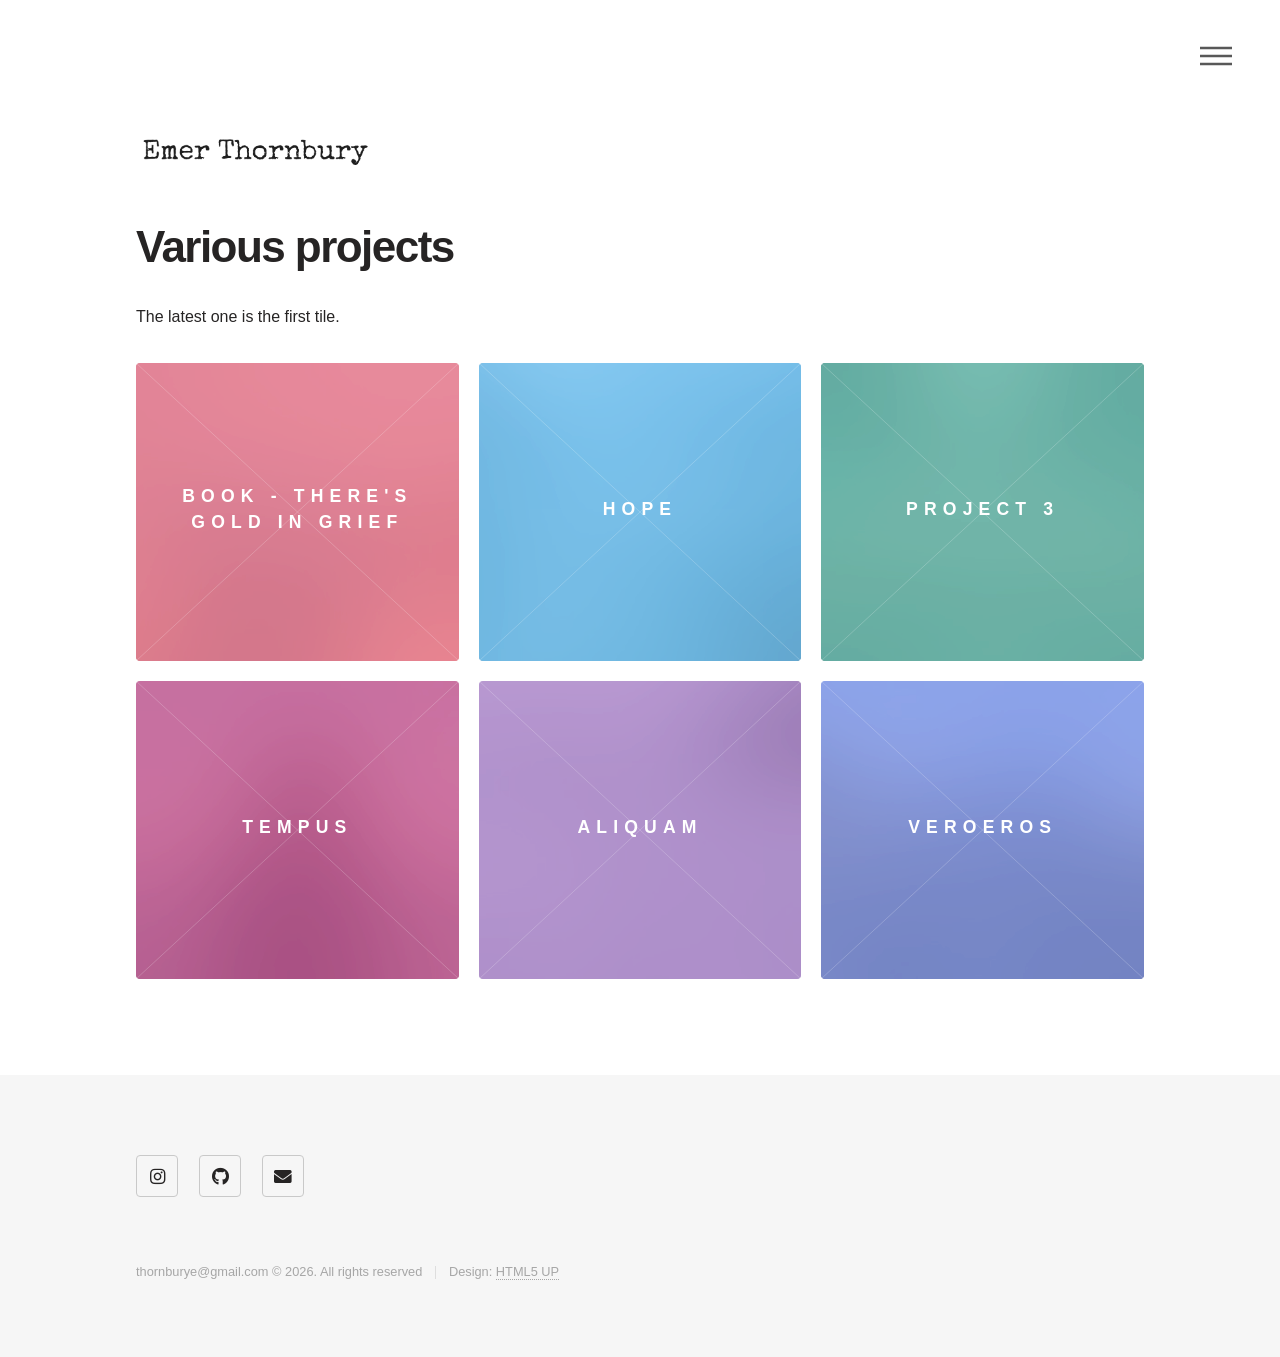
==== index.html @ 45485c36 "folders organised" ====
<!DOCTYPE HTML>
<!--
	Phantom by HTML5 UP
	html5up.net | @ajlkn
	Free for personal and commercial use under the CCA 3.0 license (html5up.net/license)
-->
<html>
	<head>
		<title>Emer Thornbury artist and educator personal website</title>
		<meta charset="utf-8" />
		<meta name="viewport" content="width=device-width, initial-scale=1, user-scalable=no" />
		<link rel="stylesheet" href="assets/css/main.css" />
		<noscript><link rel="stylesheet" href="assets/css/noscript.css" /></noscript>
	</head>
	<body class="is-preload">
		<!-- Wrapper -->
			<div id="wrapper">
				<!-- Header -->
				<header id="header">
					<div class="inner">
						<!-- Logo -->
						<a href="index.html" class="logo">
							<span class="symbol"><img src="images/logo.png" alt="Emer Thornbury" /></span>
						</a>
						<!-- Nav -->
						<nav>
							<ul>
								<li><a href="#menu">Menu</a></li>
							</ul>
						</nav>
					</div>
				</header>

				<!-- Menu -->
				<nav id="menu">
					<h2>Menu</h2>
					<ul>
						<li><a href="index.html">Home</a></li>
						<!--
						<li><a href="project1.html">Ipsum veroeros</a></li>
						<li><a href="project2.html">Tempus etiam</a></li>
						<li><a href="project3.html">Consequat dolor</a></li>
						-->
						<li><a href="about.html">About</a></li>
					</ul>
				</nav>

				<!-- Main -->
				<div id="main">
					<div class="inner">
						<header>
							<h1>Various projects </h1>
							<p>The latest one is the first tile.</p>
						</header>
						<section class="tiles">
							<article class="style1">
								<span class="image">
									<img src="images/pic01.jpg" alt="" />
								</span>
								<a href="project1.html">
									<h2>Book - There's Gold in Grief</h2>
									<div class="content">
										<p></p>
									</div>
								</a>
							</article>
							<article class="style2">
								<span class="image">
									<img src="images/pic02.jpg" alt="" />
								</span>
								<a href="project2.html">
									<h2>HOPE</h2>
									<div class="content">
										<p>Printed Textiles</p>
									</div>
								</a>
							</article>
							<article class="style3">
								<span class="image">
									<img src="images/pic03.jpg" alt="" />
								</span>
								<a href="project3.html">
									<h2>Project 3</h2>
									<div class="content">
										<p>Project 3</p>
									</div>
								</a>
							</article>
							<article class="style4">
								<span class="image">
									<img src="images/pic04.jpg" alt="" />
								</span>
								<a href="generic.html">
									<h2>Tempus</h2>
									<div class="content">
										<p>Sed nisl arcu euismod sit amet nisi lorem etiam dolor veroeros et feugiat.</p>
									</div>
								</a>
							</article>
							<article class="style5">
								<span class="image">
									<img src="images/pic05.jpg" alt="" />
								</span>
								<a href="generic.html">
									<h2>Aliquam</h2>
									<div class="content">
										<p>Sed nisl arcu euismod sit amet nisi lorem etiam dolor veroeros et feugiat.</p>
									</div>
								</a>
							</article>
							<article class="style6">
								<span class="image">
									<img src="images/pic06.jpg" alt="" />
								</span>
								<a href="generic.html">
									<h2>Veroeros</h2>
									<div class="content">
										<p>Sed nisl arcu euismod sit amet nisi lorem etiam dolor veroeros et feugiat.</p>
									</div>
								</a>
							</article>
							
						</section>
					</div>
				</div>

				<!-- Footer -->
				<footer id="footer">
					<div class="inner">						
						<section>
							<ul class="icons">
								<li><a href="https://www.instagram.com/emer.thornbury/" class="icon brands style2 fa-instagram" target="_blank"><span class="label">Instagram</span></a></li>
								<li><a href="https://github.com/ethornbury" class="icon brands style2 fa-github"  target="_blank"><span class="label">GitHub</span></a></li>
								<li><a href="mailto:thornburye@gmail.com" class="icon solid style2 fa-envelope"><span class="label">Email thornburye<!-- some -->@gmail.com</span></a></li>
								<!--
								<li><a href="#" class="icon solid style2 fa-phone"><span class="label">Phone</span></a></li>
								<li><a href="#" class="icon solid style2 fa-envelope"><span class="label">Email</span></a></li>
							-->
							</ul>
						</section>
						<ul class="copyright">
							<li><text x="50%" y="50%">thornburye@gmail.com</text> &copy; 2026. All rights reserved</li><li>Design: <a href="http://html5up.net">HTML5 UP</a></li>
					
						</ul>
					</div>
				</footer>

			</div>

		<!-- Scripts -->
		<script src="assets/js/jquery.min.js"></script>
		<script src="assets/js/browser.min.js"></script>
		<script src="assets/js/breakpoints.min.js"></script>
		<script src="assets/js/util.js"></script>
		<script src="assets/js/main.js"></script>

	</body>
</html>
---- assets/css/main.css ----
@import url(fontawesome-all.min.css);
/*
@import url("https://fonts.googleapis.com/css?family=Source+Sans+Pro:300,700,900");
*/
@import url('https://fonts.googleapis.com/css2?family=Source+Sans+3:ital,wght@0,200..900;1,200..900&family=Special+Elite&display=swap');
/*
	Phantom by HTML5 UP
	html5up.net | @ajlkn
	Free for personal and commercial use under the CCA 3.0 license (html5up.net/license)
*/

html, body, div, span, applet, object,
iframe, h1, h2, h3, h4, h5, h6, p, blockquote,
pre, a, abbr, acronym, address, big, cite,
code, del, dfn, em, img, ins, kbd, q, s, samp,
small, strike, strong, sub, sup, tt, var, b,
u, i, center, dl, dt, dd, ol, ul, li, fieldset,
form, label, legend, table, caption, tbody,
tfoot, thead, tr, th, td, article, aside,
canvas, details, embed, figure, figcaption,
footer, header, hgroup, menu, nav, output, ruby,
section, summary, time, mark, audio, video {
	margin: 0;
	padding: 0;
	border: 0;
	font-size: 100%;
	font: inherit;
	vertical-align: baseline;}

article, aside, details, figcaption, figure,
footer, header, hgroup, menu, nav, section {
	display: block;}

body {
	line-height: 1;
}

ol, ul {
	list-style: none;
}

blockquote, q {
	quotes: none;
}

	blockquote:before, blockquote:after, q:before, q:after {
		content: '';
		content: none;
	}

table {
	border-collapse: collapse;
	border-spacing: 0;
}

body {
	-webkit-text-size-adjust: none;
}

mark {
	background-color: transparent;
	color: inherit;
}

input::-moz-focus-inner {
	border: 0;
	padding: 0;
}

input, select, textarea {
	-moz-appearance: none;
	-webkit-appearance: none;
	-ms-appearance: none;
	appearance: none;
}

/* Basic */

	@-ms-viewport {
		width: device-width;
	}

	body {
		-ms-overflow-style: scrollbar;
	}

	@media screen and (max-width: 480px) {

		html, body {
			min-width: 320px;
		}

	}

	html {
		box-sizing: border-box;
	}

	*, *:before, *:after {
		box-sizing: inherit;
	}

	body {
		background: #ffffff;
	}

		body.is-preload *, body.is-preload *:before, body.is-preload *:after {
			-moz-animation: none !important;
			-webkit-animation: none !important;
			-ms-animation: none !important;
			animation: none !important;
			-moz-transition: none !important;
			-webkit-transition: none !important;
			-ms-transition: none !important;
			transition: none !important;
		}

/* Type */

	body, input, select, textarea {
		color: #262424; /*ET*/
		font-family: "Source Sans Pro", Helvetica, sans-serif;
		font-size: 16pt;
		font-weight: 300;
		line-height: 1.75;
	}

		@media screen and (max-width: 1680px) {

			body, input, select, textarea {
				font-size: 14pt;
			}

		}

		@media screen and (max-width: 1280px) {

			body, input, select, textarea {
				font-size: 12pt;
			}

		}

	a {
		-moz-transition: border-bottom-color 0.2s ease, color 0.2s ease;
		-webkit-transition: border-bottom-color 0.2s ease, color 0.2s ease;
		-ms-transition: border-bottom-color 0.2s ease, color 0.2s ease;
		transition: border-bottom-color 0.2s ease, color 0.2s ease;
		text-decoration: none;
		color: #585858;
		border-bottom: dotted 1px rgba(88, 88, 88, 0.5);
	}

		a:hover {
			border-bottom-color: transparent;
			color: #f2849e !important;
		}

	strong, b {
		font-weight: 900;
	}

	em, i {
		font-style: italic;
	}

	p {
		margin: 0 0 2em 0;
	}

	h1 {
		font-size: 2.75em;
		font-weight: 700;
		line-height: 1.3;
		margin: 0 0 1em 0;
		letter-spacing: -0.035em;
	}

		h1 a {
			color: inherit;
		}

		@media screen and (max-width: 736px) {

			h1 {
				font-size: 2em;
				margin: 0 0 1em 0;
			}

		}

		@media screen and (max-width: 360px) {

			h1 {
				font-size: 1.75em;
			}

		}

	h2, h3, h4, h5, h6 {
		font-weight: 900;
		line-height: 1.5;
		margin: 0 0 2em 0;
		text-transform: uppercase;
		letter-spacing: 0.35em;
	}

		h2 a, h3 a, h4 a, h5 a, h6 a {
			color: inherit;
		}

	h2 {
		font-size: 1.1em;
	}

	h3 {
		font-size: 1em;
	}

	h4 {
		font-size: 0.8em;
	}

	h5 {
		font-size: 0.8em;
	}

	h6 {
		font-size: 0.8em;
	}

	@media screen and (max-width: 980px) {

		h1 br, h2 br, h3 br, h4 br, h5 br, h6 br {
			display: none;
		}

	}

	@media screen and (max-width: 736px) {

		h2 {
			font-size: 1em;
		}

		h3 {
			font-size: 0.8em;
		}

	}

	sub {
		font-size: 0.8em;
		position: relative;
		top: 0.5em;
	}

	sup {
		font-size: 0.8em;
		position: relative;
		top: -0.5em;
	}

	blockquote {
		border-left: solid 4px #c9c9c9;
		font-style: italic;
		margin: 0 0 2em 0;
		padding: 0.5em 0 0.5em 2em;
	}

	code {
		background: rgba(144, 144, 144, 0.075);
		border-radius: 4px;
		border: solid 1px #c9c9c9;
		font-family: "Courier New", monospace;
		font-size: 0.9em;
		margin: 0 0.25em;
		padding: 0.25em 0.65em;
	}

	pre {
		-webkit-overflow-scrolling: touch;
		font-family: "Courier New", monospace;
		font-size: 0.9em;
		margin: 0 0 2em 0;
	}

		pre code {
			display: block;
			line-height: 1.75;
			padding: 1em 1.5em;
			overflow-x: auto;
		}

	hr {
		border: 0;
		border-bottom: solid 1px #c9c9c9;
		margin: 2em 0;
	}

		hr.major {
			margin: 3em 0;
		}

	.align-left {
		text-align: left;
	}

	.align-center {
		text-align: center;
	}

	.align-right {
		text-align: right;
	}

/* Row */

	.row {
		display: flex;
		flex-wrap: wrap;
		box-sizing: border-box;
		align-items: stretch;
	}

		.row > * {
			box-sizing: border-box;
		}

		.row.gtr-uniform > * > :last-child {
			margin-bottom: 0;
		}

		.row.aln-left {
			justify-content: flex-start;
		}

		.row.aln-center {
			justify-content: center;
		}

		.row.aln-right {
			justify-content: flex-end;
		}

		.row.aln-top {
			align-items: flex-start;
		}

		.row.aln-middle {
			align-items: center;
		}

		.row.aln-bottom {
			align-items: flex-end;
		}

		.row > .imp {
			order: -1;
		}

		.row > .col-1 {
			width: 8.33333%;
		}

		.row > .off-1 {
			margin-left: 8.33333%;
		}

		.row > .col-2 {
			width: 16.66667%;
		}

		.row > .off-2 {
			margin-left: 16.66667%;
		}

		.row > .col-3 {
			width: 25%;
		}

		.row > .off-3 {
			margin-left: 25%;
		}

		.row > .col-4 {
			width: 33.33333%;
		}

		.row > .off-4 {
			margin-left: 33.33333%;
		}

		.row > .col-5 {
			width: 41.66667%;
		}

		.row > .off-5 {
			margin-left: 41.66667%;
		}

		.row > .col-6 {
			width: 50%;
		}

		.row > .off-6 {
			margin-left: 50%;
		}

		.row > .col-7 {
			width: 58.33333%;
		}

		.row > .off-7 {
			margin-left: 58.33333%;
		}

		.row > .col-8 {
			width: 66.66667%;
		}

		.row > .off-8 {
			margin-left: 66.66667%;
		}

		.row > .col-9 {
			width: 75%;
		}

		.row > .off-9 {
			margin-left: 75%;
		}

		.row > .col-10 {
			width: 83.33333%;
		}

		.row > .off-10 {
			margin-left: 83.33333%;
		}

		.row > .col-11 {
			width: 91.66667%;
		}

		.row > .off-11 {
			margin-left: 91.66667%;
		}

		.row > .col-12 {
			width: 100%;
		}

		.row > .off-12 {
			margin-left: 100%;
		}

		.row.gtr-0 {
			margin-top: 0;
			margin-left: 0em;
		}

			.row.gtr-0 > * {
				padding: 0 0 0 0em;
			}

			.row.gtr-0.gtr-uniform {
				margin-top: 0em;
			}

				.row.gtr-0.gtr-uniform > * {
					padding-top: 0em;
				}

		.row.gtr-25 {
			margin-top: 0;
			margin-left: -0.5em;
		}

			.row.gtr-25 > * {
				padding: 0 0 0 0.5em;
			}

			.row.gtr-25.gtr-uniform {
				margin-top: -0.5em;
			}

				.row.gtr-25.gtr-uniform > * {
					padding-top: 0.5em;
				}

		.row.gtr-50 {
			margin-top: 0;
			margin-left: -1em;
		}

			.row.gtr-50 > * {
				padding: 0 0 0 1em;
			}

			.row.gtr-50.gtr-uniform {
				margin-top: -1em;
			}

				.row.gtr-50.gtr-uniform > * {
					padding-top: 1em;
				}

		.row {
			margin-top: 0;
			margin-left: -2em;
		}

			.row > * {
				padding: 0 0 0 2em;
			}

			.row.gtr-uniform {
				margin-top: -2em;
			}

				.row.gtr-uniform > * {
					padding-top: 2em;
				}

		.row.gtr-150 {
			margin-top: 0;
			margin-left: -3em;
		}

			.row.gtr-150 > * {
				padding: 0 0 0 3em;
			}

			.row.gtr-150.gtr-uniform {
				margin-top: -3em;
			}

				.row.gtr-150.gtr-uniform > * {
					padding-top: 3em;
				}

		.row.gtr-200 {
			margin-top: 0;
			margin-left: -4em;
		}

			.row.gtr-200 > * {
				padding: 0 0 0 4em;
			}

			.row.gtr-200.gtr-uniform {
				margin-top: -4em;
			}

				.row.gtr-200.gtr-uniform > * {
					padding-top: 4em;
				}

		@media screen and (max-width: 1680px) {

			.row {
				display: flex;
				flex-wrap: wrap;
				box-sizing: border-box;
				align-items: stretch;
			}

				.row > * {
					box-sizing: border-box;
				}

				.row.gtr-uniform > * > :last-child {
					margin-bottom: 0;
				}

				.row.aln-left {
					justify-content: flex-start;
				}

				.row.aln-center {
					justify-content: center;
				}

				.row.aln-right {
					justify-content: flex-end;
				}

				.row.aln-top {
					align-items: flex-start;
				}

				.row.aln-middle {
					align-items: center;
				}

				.row.aln-bottom {
					align-items: flex-end;
				}

				.row > .imp-xlarge {
					order: -1;
				}

				.row > .col-1-xlarge {
					width: 8.33333%;
				}

				.row > .off-1-xlarge {
					margin-left: 8.33333%;
				}

				.row > .col-2-xlarge {
					width: 16.66667%;
				}

				.row > .off-2-xlarge {
					margin-left: 16.66667%;
				}

				.row > .col-3-xlarge {
					width: 25%;
				}

				.row > .off-3-xlarge {
					margin-left: 25%;
				}

				.row > .col-4-xlarge {
					width: 33.33333%;
				}

				.row > .off-4-xlarge {
					margin-left: 33.33333%;
				}

				.row > .col-5-xlarge {
					width: 41.66667%;
				}

				.row > .off-5-xlarge {
					margin-left: 41.66667%;
				}

				.row > .col-6-xlarge {
					width: 50%;
				}

				.row > .off-6-xlarge {
					margin-left: 50%;
				}

				.row > .col-7-xlarge {
					width: 58.33333%;
				}

				.row > .off-7-xlarge {
					margin-left: 58.33333%;
				}

				.row > .col-8-xlarge {
					width: 66.66667%;
				}

				.row > .off-8-xlarge {
					margin-left: 66.66667%;
				}

				.row > .col-9-xlarge {
					width: 75%;
				}

				.row > .off-9-xlarge {
					margin-left: 75%;
				}

				.row > .col-10-xlarge {
					width: 83.33333%;
				}

				.row > .off-10-xlarge {
					margin-left: 83.33333%;
				}

				.row > .col-11-xlarge {
					width: 91.66667%;
				}

				.row > .off-11-xlarge {
					margin-left: 91.66667%;
				}

				.row > .col-12-xlarge {
					width: 100%;
				}

				.row > .off-12-xlarge {
					margin-left: 100%;
				}

				.row.gtr-0 {
					margin-top: 0;
					margin-left: 0em;
				}

					.row.gtr-0 > * {
						padding: 0 0 0 0em;
					}

					.row.gtr-0.gtr-uniform {
						margin-top: 0em;
					}

						.row.gtr-0.gtr-uniform > * {
							padding-top: 0em;
						}

				.row.gtr-25 {
					margin-top: 0;
					margin-left: -0.5em;
				}

					.row.gtr-25 > * {
						padding: 0 0 0 0.5em;
					}

					.row.gtr-25.gtr-uniform {
						margin-top: -0.5em;
					}

						.row.gtr-25.gtr-uniform > * {
							padding-top: 0.5em;
						}

				.row.gtr-50 {
					margin-top: 0;
					margin-left: -1em;
				}

					.row.gtr-50 > * {
						padding: 0 0 0 1em;
					}

					.row.gtr-50.gtr-uniform {
						margin-top: -1em;
					}

						.row.gtr-50.gtr-uniform > * {
							padding-top: 1em;
						}

				.row {
					margin-top: 0;
					margin-left: -2em;
				}

					.row > * {
						padding: 0 0 0 2em;
					}

					.row.gtr-uniform {
						margin-top: -2em;
					}

						.row.gtr-uniform > * {
							padding-top: 2em;
						}

				.row.gtr-150 {
					margin-top: 0;
					margin-left: -3em;
				}

					.row.gtr-150 > * {
						padding: 0 0 0 3em;
					}

					.row.gtr-150.gtr-uniform {
						margin-top: -3em;
					}

						.row.gtr-150.gtr-uniform > * {
							padding-top: 3em;
						}

				.row.gtr-200 {
					margin-top: 0;
					margin-left: -4em;
				}

					.row.gtr-200 > * {
						padding: 0 0 0 4em;
					}

					.row.gtr-200.gtr-uniform {
						margin-top: -4em;
					}

						.row.gtr-200.gtr-uniform > * {
							padding-top: 4em;
						}

		}

		@media screen and (max-width: 1280px) {

			.row {
				display: flex;
				flex-wrap: wrap;
				box-sizing: border-box;
				align-items: stretch;
			}

				.row > * {
					box-sizing: border-box;
				}

				.row.gtr-uniform > * > :last-child {
					margin-bottom: 0;
				}

				.row.aln-left {
					justify-content: flex-start;
				}

				.row.aln-center {
					justify-content: center;
				}

				.row.aln-right {
					justify-content: flex-end;
				}

				.row.aln-top {
					align-items: flex-start;
				}

				.row.aln-middle {
					align-items: center;
				}

				.row.aln-bottom {
					align-items: flex-end;
				}

				.row > .imp-large {
					order: -1;
				}

				.row > .col-1-large {
					width: 8.33333%;
				}

				.row > .off-1-large {
					margin-left: 8.33333%;
				}

				.row > .col-2-large {
					width: 16.66667%;
				}

				.row > .off-2-large {
					margin-left: 16.66667%;
				}

				.row > .col-3-large {
					width: 25%;
				}

				.row > .off-3-large {
					margin-left: 25%;
				}

				.row > .col-4-large {
					width: 33.33333%;
				}

				.row > .off-4-large {
					margin-left: 33.33333%;
				}

				.row > .col-5-large {
					width: 41.66667%;
				}

				.row > .off-5-large {
					margin-left: 41.66667%;
				}

				.row > .col-6-large {
					width: 50%;
				}

				.row > .off-6-large {
					margin-left: 50%;
				}

				.row > .col-7-large {
					width: 58.33333%;
				}

				.row > .off-7-large {
					margin-left: 58.33333%;
				}

				.row > .col-8-large {
					width: 66.66667%;
				}

				.row > .off-8-large {
					margin-left: 66.66667%;
				}

				.row > .col-9-large {
					width: 75%;
				}

				.row > .off-9-large {
					margin-left: 75%;
				}

				.row > .col-10-large {
					width: 83.33333%;
				}

				.row > .off-10-large {
					margin-left: 83.33333%;
				}

				.row > .col-11-large {
					width: 91.66667%;
				}

				.row > .off-11-large {
					margin-left: 91.66667%;
				}

				.row > .col-12-large {
					width: 100%;
				}

				.row > .off-12-large {
					margin-left: 100%;
				}

				.row.gtr-0 {
					margin-top: 0;
					margin-left: 0em;
				}

					.row.gtr-0 > * {
						padding: 0 0 0 0em;
					}

					.row.gtr-0.gtr-uniform {
						margin-top: 0em;
					}

						.row.gtr-0.gtr-uniform > * {
							padding-top: 0em;
						}

				.row.gtr-25 {
					margin-top: 0;
					margin-left: -0.5em;
				}

					.row.gtr-25 > * {
						padding: 0 0 0 0.5em;
					}

					.row.gtr-25.gtr-uniform {
						margin-top: -0.5em;
					}

						.row.gtr-25.gtr-uniform > * {
							padding-top: 0.5em;
						}

				.row.gtr-50 {
					margin-top: 0;
					margin-left: -1em;
				}

					.row.gtr-50 > * {
						padding: 0 0 0 1em;
					}

					.row.gtr-50.gtr-uniform {
						margin-top: -1em;
					}

						.row.gtr-50.gtr-uniform > * {
							padding-top: 1em;
						}

				.row {
					margin-top: 0;
					margin-left: -2em;
				}

					.row > * {
						padding: 0 0 0 2em;
					}

					.row.gtr-uniform {
						margin-top: -2em;
					}

						.row.gtr-uniform > * {
							padding-top: 2em;
						}

				.row.gtr-150 {
					margin-top: 0;
					margin-left: -3em;
				}

					.row.gtr-150 > * {
						padding: 0 0 0 3em;
					}

					.row.gtr-150.gtr-uniform {
						margin-top: -3em;
					}

						.row.gtr-150.gtr-uniform > * {
							padding-top: 3em;
						}

				.row.gtr-200 {
					margin-top: 0;
					margin-left: -4em;
				}

					.row.gtr-200 > * {
						padding: 0 0 0 4em;
					}

					.row.gtr-200.gtr-uniform {
						margin-top: -4em;
					}

						.row.gtr-200.gtr-uniform > * {
							padding-top: 4em;
						}

		}

		@media screen and (max-width: 980px) {

			.row {
				display: flex;
				flex-wrap: wrap;
				box-sizing: border-box;
				align-items: stretch;
			}

				.row > * {
					box-sizing: border-box;
				}

				.row.gtr-uniform > * > :last-child {
					margin-bottom: 0;
				}

				.row.aln-left {
					justify-content: flex-start;
				}

				.row.aln-center {
					justify-content: center;
				}

				.row.aln-right {
					justify-content: flex-end;
				}

				.row.aln-top {
					align-items: flex-start;
				}

				.row.aln-middle {
					align-items: center;
				}

				.row.aln-bottom {
					align-items: flex-end;
				}

				.row > .imp-medium {
					order: -1;
				}

				.row > .col-1-medium {
					width: 8.33333%;
				}

				.row > .off-1-medium {
					margin-left: 8.33333%;
				}

				.row > .col-2-medium {
					width: 16.66667%;
				}

				.row > .off-2-medium {
					margin-left: 16.66667%;
				}

				.row > .col-3-medium {
					width: 25%;
				}

				.row > .off-3-medium {
					margin-left: 25%;
				}

				.row > .col-4-medium {
					width: 33.33333%;
				}

				.row > .off-4-medium {
					margin-left: 33.33333%;
				}

				.row > .col-5-medium {
					width: 41.66667%;
				}

				.row > .off-5-medium {
					margin-left: 41.66667%;
				}

				.row > .col-6-medium {
					width: 50%;
				}

				.row > .off-6-medium {
					margin-left: 50%;
				}

				.row > .col-7-medium {
					width: 58.33333%;
				}

				.row > .off-7-medium {
					margin-left: 58.33333%;
				}

				.row > .col-8-medium {
					width: 66.66667%;
				}

				.row > .off-8-medium {
					margin-left: 66.66667%;
				}

				.row > .col-9-medium {
					width: 75%;
				}

				.row > .off-9-medium {
					margin-left: 75%;
				}

				.row > .col-10-medium {
					width: 83.33333%;
				}

				.row > .off-10-medium {
					margin-left: 83.33333%;
				}

				.row > .col-11-medium {
					width: 91.66667%;
				}

				.row > .off-11-medium {
					margin-left: 91.66667%;
				}

				.row > .col-12-medium {
					width: 100%;
				}

				.row > .off-12-medium {
					margin-left: 100%;
				}

				.row.gtr-0 {
					margin-top: 0;
					margin-left: 0em;
				}

					.row.gtr-0 > * {
						padding: 0 0 0 0em;
					}

					.row.gtr-0.gtr-uniform {
						margin-top: 0em;
					}

						.row.gtr-0.gtr-uniform > * {
							padding-top: 0em;
						}

				.row.gtr-25 {
					margin-top: 0;
					margin-left: -0.375em;
				}

					.row.gtr-25 > * {
						padding: 0 0 0 0.375em;
					}

					.row.gtr-25.gtr-uniform {
						margin-top: -0.375em;
					}

						.row.gtr-25.gtr-uniform > * {
							padding-top: 0.375em;
						}

				.row.gtr-50 {
					margin-top: 0;
					margin-left: -0.75em;
				}

					.row.gtr-50 > * {
						padding: 0 0 0 0.75em;
					}

					.row.gtr-50.gtr-uniform {
						margin-top: -0.75em;
					}

						.row.gtr-50.gtr-uniform > * {
							padding-top: 0.75em;
						}

				.row {
					margin-top: 0;
					margin-left: -1.5em;
				}

					.row > * {
						padding: 0 0 0 1.5em;
					}

					.row.gtr-uniform {
						margin-top: -1.5em;
					}

						.row.gtr-uniform > * {
							padding-top: 1.5em;
						}

				.row.gtr-150 {
					margin-top: 0;
					margin-left: -2.25em;
				}

					.row.gtr-150 > * {
						padding: 0 0 0 2.25em;
					}

					.row.gtr-150.gtr-uniform {
						margin-top: -2.25em;
					}

						.row.gtr-150.gtr-uniform > * {
							padding-top: 2.25em;
						}

				.row.gtr-200 {
					margin-top: 0;
					margin-left: -3em;
				}

					.row.gtr-200 > * {
						padding: 0 0 0 3em;
					}

					.row.gtr-200.gtr-uniform {
						margin-top: -3em;
					}

						.row.gtr-200.gtr-uniform > * {
							padding-top: 3em;
						}

		}

		@media screen and (max-width: 736px) {

			.row {
				display: flex;
				flex-wrap: wrap;
				box-sizing: border-box;
				align-items: stretch;
			}

				.row > * {
					box-sizing: border-box;
				}

				.row.gtr-uniform > * > :last-child {
					margin-bottom: 0;
				}

				.row.aln-left {
					justify-content: flex-start;
				}

				.row.aln-center {
					justify-content: center;
				}

				.row.aln-right {
					justify-content: flex-end;
				}

				.row.aln-top {
					align-items: flex-start;
				}

				.row.aln-middle {
					align-items: center;
				}

				.row.aln-bottom {
					align-items: flex-end;
				}

				.row > .imp-small {
					order: -1;
				}

				.row > .col-1-small {
					width: 8.33333%;
				}

				.row > .off-1-small {
					margin-left: 8.33333%;
				}

				.row > .col-2-small {
					width: 16.66667%;
				}

				.row > .off-2-small {
					margin-left: 16.66667%;
				}

				.row > .col-3-small {
					width: 25%;
				}

				.row > .off-3-small {
					margin-left: 25%;
				}

				.row > .col-4-small {
					width: 33.33333%;
				}

				.row > .off-4-small {
					margin-left: 33.33333%;
				}

				.row > .col-5-small {
					width: 41.66667%;
				}

				.row > .off-5-small {
					margin-left: 41.66667%;
				}

				.row > .col-6-small {
					width: 50%;
				}

				.row > .off-6-small {
					margin-left: 50%;
				}

				.row > .col-7-small {
					width: 58.33333%;
				}

				.row > .off-7-small {
					margin-left: 58.33333%;
				}

				.row > .col-8-small {
					width: 66.66667%;
				}

				.row > .off-8-small {
					margin-left: 66.66667%;
				}

				.row > .col-9-small {
					width: 75%;
				}

				.row > .off-9-small {
					margin-left: 75%;
				}

				.row > .col-10-small {
					width: 83.33333%;
				}

				.row > .off-10-small {
					margin-left: 83.33333%;
				}

				.row > .col-11-small {
					width: 91.66667%;
				}

				.row > .off-11-small {
					margin-left: 91.66667%;
				}

				.row > .col-12-small {
					width: 100%;
				}

				.row > .off-12-small {
					margin-left: 100%;
				}

				.row.gtr-0 {
					margin-top: 0;
					margin-left: 0em;
				}

					.row.gtr-0 > * {
						padding: 0 0 0 0em;
					}

					.row.gtr-0.gtr-uniform {
						margin-top: 0em;
					}

						.row.gtr-0.gtr-uniform > * {
							padding-top: 0em;
						}

				.row.gtr-25 {
					margin-top: 0;
					margin-left: -0.25em;
				}

					.row.gtr-25 > * {
						padding: 0 0 0 0.25em;
					}

					.row.gtr-25.gtr-uniform {
						margin-top: -0.25em;
					}

						.row.gtr-25.gtr-uniform > * {
							padding-top: 0.25em;
						}

				.row.gtr-50 {
					margin-top: 0;
					margin-left: -0.5em;
				}

					.row.gtr-50 > * {
						padding: 0 0 0 0.5em;
					}

					.row.gtr-50.gtr-uniform {
						margin-top: -0.5em;
					}

						.row.gtr-50.gtr-uniform > * {
							padding-top: 0.5em;
						}

				.row {
					margin-top: 0;
					margin-left: -1em;
				}

					.row > * {
						padding: 0 0 0 1em;
					}

					.row.gtr-uniform {
						margin-top: -1em;
					}

						.row.gtr-uniform > * {
							padding-top: 1em;
						}

				.row.gtr-150 {
					margin-top: 0;
					margin-left: -1.5em;
				}

					.row.gtr-150 > * {
						padding: 0 0 0 1.5em;
					}

					.row.gtr-150.gtr-uniform {
						margin-top: -1.5em;
					}

						.row.gtr-150.gtr-uniform > * {
							padding-top: 1.5em;
						}

				.row.gtr-200 {
					margin-top: 0;
					margin-left: -2em;
				}

					.row.gtr-200 > * {
						padding: 0 0 0 2em;
					}

					.row.gtr-200.gtr-uniform {
						margin-top: -2em;
					}

						.row.gtr-200.gtr-uniform > * {
							padding-top: 2em;
						}

		}

		@media screen and (max-width: 480px) {

			.row {
				display: flex;
				flex-wrap: wrap;
				box-sizing: border-box;
				align-items: stretch;
			}

				.row > * {
					box-sizing: border-box;
				}

				.row.gtr-uniform > * > :last-child {
					margin-bottom: 0;
				}

				.row.aln-left {
					justify-content: flex-start;
				}

				.row.aln-center {
					justify-content: center;
				}

				.row.aln-right {
					justify-content: flex-end;
				}

				.row.aln-top {
					align-items: flex-start;
				}

				.row.aln-middle {
					align-items: center;
				}

				.row.aln-bottom {
					align-items: flex-end;
				}

				.row > .imp-xsmall {
					order: -1;
				}

				.row > .col-1-xsmall {
					width: 8.33333%;
				}

				.row > .off-1-xsmall {
					margin-left: 8.33333%;
				}

				.row > .col-2-xsmall {
					width: 16.66667%;
				}

				.row > .off-2-xsmall {
					margin-left: 16.66667%;
				}

				.row > .col-3-xsmall {
					width: 25%;
				}

				.row > .off-3-xsmall {
					margin-left: 25%;
				}

				.row > .col-4-xsmall {
					width: 33.33333%;
				}

				.row > .off-4-xsmall {
					margin-left: 33.33333%;
				}

				.row > .col-5-xsmall {
					width: 41.66667%;
				}

				.row > .off-5-xsmall {
					margin-left: 41.66667%;
				}

				.row > .col-6-xsmall {
					width: 50%;
				}

				.row > .off-6-xsmall {
					margin-left: 50%;
				}

				.row > .col-7-xsmall {
					width: 58.33333%;
				}

				.row > .off-7-xsmall {
					margin-left: 58.33333%;
				}

				.row > .col-8-xsmall {
					width: 66.66667%;
				}

				.row > .off-8-xsmall {
					margin-left: 66.66667%;
				}

				.row > .col-9-xsmall {
					width: 75%;
				}

				.row > .off-9-xsmall {
					margin-left: 75%;
				}

				.row > .col-10-xsmall {
					width: 83.33333%;
				}

				.row > .off-10-xsmall {
					margin-left: 83.33333%;
				}

				.row > .col-11-xsmall {
					width: 91.66667%;
				}

				.row > .off-11-xsmall {
					margin-left: 91.66667%;
				}

				.row > .col-12-xsmall {
					width: 100%;
				}

				.row > .off-12-xsmall {
					margin-left: 100%;
				}

				.row.gtr-0 {
					margin-top: 0;
					margin-left: 0em;
				}

					.row.gtr-0 > * {
						padding: 0 0 0 0em;
					}

					.row.gtr-0.gtr-uniform {
						margin-top: 0em;
					}

						.row.gtr-0.gtr-uniform > * {
							padding-top: 0em;
						}

				.row.gtr-25 {
					margin-top: 0;
					margin-left: -0.25em;
				}

					.row.gtr-25 > * {
						padding: 0 0 0 0.25em;
					}

					.row.gtr-25.gtr-uniform {
						margin-top: -0.25em;
					}

						.row.gtr-25.gtr-uniform > * {
							padding-top: 0.25em;
						}

				.row.gtr-50 {
					margin-top: 0;
					margin-left: -0.5em;
				}

					.row.gtr-50 > * {
						padding: 0 0 0 0.5em;
					}

					.row.gtr-50.gtr-uniform {
						margin-top: -0.5em;
					}

						.row.gtr-50.gtr-uniform > * {
							padding-top: 0.5em;
						}

				.row {
					margin-top: 0;
					margin-left: -1em;
				}

					.row > * {
						padding: 0 0 0 1em;
					}

					.row.gtr-uniform {
						margin-top: -1em;
					}

						.row.gtr-uniform > * {
							padding-top: 1em;
						}

				.row.gtr-150 {
					margin-top: 0;
					margin-left: -1.5em;
				}

					.row.gtr-150 > * {
						padding: 0 0 0 1.5em;
					}

					.row.gtr-150.gtr-uniform {
						margin-top: -1.5em;
					}

						.row.gtr-150.gtr-uniform > * {
							padding-top: 1.5em;
						}

				.row.gtr-200 {
					margin-top: 0;
					margin-left: -2em;
				}

					.row.gtr-200 > * {
						padding: 0 0 0 2em;
					}

					.row.gtr-200.gtr-uniform {
						margin-top: -2em;
					}

						.row.gtr-200.gtr-uniform > * {
							padding-top: 2em;
						}

		}

/* Section/Article */

	section.special, article.special {
		text-align: center;
	}

	header p {
		margin-top: -1em;
	}

	@media screen and (max-width: 736px) {

		header p {
			margin-top: 0;
		}

	}

/* Icon */

	.icon {
		text-decoration: none;
		border-bottom: none;
		position: relative;
	}

		.icon:before {
			-moz-osx-font-smoothing: grayscale;
			-webkit-font-smoothing: antialiased;
			display: inline-block;
			font-style: normal;
			font-variant: normal;
			text-rendering: auto;
			line-height: 1;
			text-transform: none !important;
			font-family: 'Font Awesome 5 Free';
			font-weight: 400;
		}

		.icon > .label {
			display: none;
		}

		.icon:before {
			line-height: inherit;
		}

		.icon.solid:before {
			font-weight: 900;
		}

		.icon.brands:before {
			font-family: 'Font Awesome 5 Brands';
		}

		.icon.style2 {
			-moz-transition: background-color 0.2s ease-in-out, color 0.2s ease-in-out, border-color 0.2s ease-in-out;
			-webkit-transition: background-color 0.2s ease-in-out, color 0.2s ease-in-out, border-color 0.2s ease-in-out;
			-ms-transition: background-color 0.2s ease-in-out, color 0.2s ease-in-out, border-color 0.2s ease-in-out;
			transition: background-color 0.2s ease-in-out, color 0.2s ease-in-out, border-color 0.2s ease-in-out;
			background-color: transparent;
			border: solid 1px #c9c9c9;
			border-radius: 4px;
			width: 2.65em;
			height: 2.65em;
			display: inline-block;
			text-align: center;
			line-height: 2.65em;
			color: inherit;
		}

			.icon.style2:before {
				font-size: 1.1em;
			}

			.icon.style2:hover {
				color: #f2849e;
				border-color: #f2849e;
			}

			.icon.style2:active {
				background-color: rgba(242, 132, 158, 0.1);
			}

/* List */

	ol {
		list-style: decimal;
		margin: 0 0 2em 0;
		padding-left: 1.25em;
	}

		ol li {
			padding-left: 0.25em;
		}

	ul {
		list-style: disc;
		margin: 0 0 2em 0;
		padding-left: 1em;
	}

		ul li {
			padding-left: 0.5em;
		}

		ul.alt {
			list-style: none;
			padding-left: 0;
		}

			ul.alt li {
				border-top: solid 1px #c9c9c9;
				padding: 0.5em 0;
			}

				ul.alt li:first-child {
					border-top: 0;
					padding-top: 0;
				}

	dl {
		margin: 0 0 2em 0;
	}

		dl dt {
			display: block;
			font-weight: 900;
			margin: 0 0 1em 0;
		}

		dl dd {
			margin-left: 2em;
		}

/* Actions */

	ul.actions {
		display: -moz-flex;
		display: -webkit-flex;
		display: -ms-flex;
		display: flex;
		cursor: default;
		list-style: none;
		margin-left: -1em;
		padding-left: 0;
	}

		ul.actions li {
			padding: 0 0 0 1em;
			vertical-align: middle;
		}

		ul.actions.special {
			-moz-justify-content: center;
			-webkit-justify-content: center;
			-ms-justify-content: center;
			justify-content: center;
			width: 100%;
			margin-left: 0;
		}

			ul.actions.special li:first-child {
				padding-left: 0;
			}

		ul.actions.stacked {
			-moz-flex-direction: column;
			-webkit-flex-direction: column;
			-ms-flex-direction: column;
			flex-direction: column;
			margin-left: 0;
		}

			ul.actions.stacked li {
				padding: 1.3em 0 0 0;
			}

				ul.actions.stacked li:first-child {
					padding-top: 0;
				}

		ul.actions.fit {
			width: calc(100% + 1em);
		}

			ul.actions.fit li {
				-moz-flex-grow: 1;
				-webkit-flex-grow: 1;
				-ms-flex-grow: 1;
				flex-grow: 1;
				-moz-flex-shrink: 1;
				-webkit-flex-shrink: 1;
				-ms-flex-shrink: 1;
				flex-shrink: 1;
				width: 100%;
			}

				ul.actions.fit li > * {
					width: 100%;
				}

			ul.actions.fit.stacked {
				width: 100%;
			}

		@media screen and (max-width: 480px) {

			ul.actions:not(.fixed) {
				-moz-flex-direction: column;
				-webkit-flex-direction: column;
				-ms-flex-direction: column;
				flex-direction: column;
				margin-left: 0;
				width: 100% !important;
			}

				ul.actions:not(.fixed) li {
					-moz-flex-grow: 1;
					-webkit-flex-grow: 1;
					-ms-flex-grow: 1;
					flex-grow: 1;
					-moz-flex-shrink: 1;
					-webkit-flex-shrink: 1;
					-ms-flex-shrink: 1;
					flex-shrink: 1;
					padding: 1em 0 0 0;
					text-align: center;
					width: 100%;
				}

					ul.actions:not(.fixed) li > * {
						width: 100%;
					}

					ul.actions:not(.fixed) li:first-child {
						padding-top: 0;
					}

					ul.actions:not(.fixed) li input[type="submit"],
					ul.actions:not(.fixed) li input[type="reset"],
					ul.actions:not(.fixed) li input[type="button"],
					ul.actions:not(.fixed) li button,
					ul.actions:not(.fixed) li .button {
						width: 100%;
					}

						ul.actions:not(.fixed) li input[type="submit"].icon:before,
						ul.actions:not(.fixed) li input[type="reset"].icon:before,
						ul.actions:not(.fixed) li input[type="button"].icon:before,
						ul.actions:not(.fixed) li button.icon:before,
						ul.actions:not(.fixed) li .button.icon:before {
							margin-left: -0.5rem;
						}

		}

/* Icons */

	ul.icons {
		cursor: default;
		list-style: none;
		padding-left: 0;
		margin: -1em 0 2em -1em;
	}

		ul.icons li {
			display: inline-block;
			padding: 1em 0 0 1em;
		}

/* Form */

	form {
		margin: 0 0 2em 0;
		overflow-x: hidden;
	}

		form > :last-child {
			margin-bottom: 0;
		}

		form > .fields {
			display: -moz-flex;
			display: -webkit-flex;
			display: -ms-flex;
			display: flex;
			-moz-flex-wrap: wrap;
			-webkit-flex-wrap: wrap;
			-ms-flex-wrap: wrap;
			flex-wrap: wrap;
			width: calc(100% + 3em);
			margin: -1.5em 0 2em -1.5em;
		}

			form > .fields > .field {
				-moz-flex-grow: 0;
				-webkit-flex-grow: 0;
				-ms-flex-grow: 0;
				flex-grow: 0;
				-moz-flex-shrink: 0;
				-webkit-flex-shrink: 0;
				-ms-flex-shrink: 0;
				flex-shrink: 0;
				padding: 1.5em 0 0 1.5em;
				width: calc(100% - 1.5em);
			}

				form > .fields > .field.half {
					width: calc(50% - 0.75em);
				}

				form > .fields > .field.third {
					width: calc(100%/3 - 0.5em);
				}

				form > .fields > .field.quarter {
					width: calc(25% - 0.375em);
				}

		@media screen and (max-width: 480px) {

			form > .fields {
				width: calc(100% + 3em);
				margin: -1.5em 0 2em -1.5em;
			}

				form > .fields > .field {
					padding: 1.5em 0 0 1.5em;
					width: calc(100% - 1.5em);
				}

					form > .fields > .field.half {
						width: calc(100% - 1.5em);
					}

					form > .fields > .field.third {
						width: calc(100% - 1.5em);
					}

					form > .fields > .field.quarter {
						width: calc(100% - 1.5em);
					}

		}

	label {
		display: block;
		font-size: 0.9em;
		font-weight: 900;
		margin: 0 0 1em 0;
	}

	input[type="text"],
	input[type="password"],
	input[type="email"],
	input[type="tel"],
	select,
	textarea {
		-moz-appearance: none;
		-webkit-appearance: none;
		-ms-appearance: none;
		appearance: none;
		background-color: transparent;
		border: none;
		border-radius: 0;
		border-bottom: solid 1px #c9c9c9;
		color: inherit;
		display: block;
		outline: 0;
		padding: 0;
		text-decoration: none;
		width: 100%;
	}

		input[type="text"]:invalid,
		input[type="password"]:invalid,
		input[type="email"]:invalid,
		input[type="tel"]:invalid,
		select:invalid,
		textarea:invalid {
			box-shadow: none;
		}

		input[type="text"]:focus,
		input[type="password"]:focus,
		input[type="email"]:focus,
		input[type="tel"]:focus,
		select:focus,
		textarea:focus {
			border-bottom-color: #f2849e;
			box-shadow: inset 0 -1px 0 0 #f2849e;
		}

	select {
		background-image: url("data:image/svg+xml;charset=utf8,%3Csvg xmlns='http://www.w3.org/2000/svg' width='40' height='40' preserveAspectRatio='none' viewBox='0 0 40 40'%3E%3Cpath d='M9.4,12.3l10.4,10.4l10.4-10.4c0.2-0.2,0.5-0.4,0.9-0.4c0.3,0,0.6,0.1,0.9,0.4l3.3,3.3c0.2,0.2,0.4,0.5,0.4,0.9 c0,0.4-0.1,0.6-0.4,0.9L20.7,31.9c-0.2,0.2-0.5,0.4-0.9,0.4c-0.3,0-0.6-0.1-0.9-0.4L4.3,17.3c-0.2-0.2-0.4-0.5-0.4-0.9 c0-0.4,0.1-0.6,0.4-0.9l3.3-3.3c0.2-0.2,0.5-0.4,0.9-0.4S9.1,12.1,9.4,12.3z' fill='%23c9c9c9' /%3E%3C/svg%3E");
		background-size: 1.25rem;
		background-repeat: no-repeat;
		background-position: calc(100% - 1rem) center;
		height: 3em;
		padding-right: 3em;
		text-overflow: ellipsis;
	}

		select option {
			background: #ffffff;
		}

		select:focus::-ms-value {
			background-color: transparent;
		}

		select::-ms-expand {
			display: none;
		}

	input[type="text"],
	input[type="password"],
	input[type="email"],
	select {
		height: 3em;
	}

	textarea {
		padding: 0;
		min-height: 3.75em;
	}

	input[type="checkbox"],
	input[type="radio"] {
		-moz-appearance: none;
		-webkit-appearance: none;
		-ms-appearance: none;
		appearance: none;
		display: block;
		float: left;
		margin-right: -2em;
		opacity: 0;
		width: 1em;
		z-index: -1;
	}

		input[type="checkbox"] + label,
		input[type="radio"] + label {
			text-decoration: none;
			color: #585858;
			cursor: pointer;
			display: inline-block;
			font-size: 1em;
			font-weight: 300;
			padding-left: 2.55em;
			padding-right: 0.75em;
			position: relative;
		}

			input[type="checkbox"] + label:before,
			input[type="radio"] + label:before {
				-moz-osx-font-smoothing: grayscale;
				-webkit-font-smoothing: antialiased;
				display: inline-block;
				font-style: normal;
				font-variant: normal;
				text-rendering: auto;
				line-height: 1;
				text-transform: none !important;
				font-family: 'Font Awesome 5 Free';
				font-weight: 900;
			}

			input[type="checkbox"] + label:before,
			input[type="radio"] + label:before {
				border-radius: 4px;
				border: solid 1px #c9c9c9;
				content: '';
				display: inline-block;
				font-size: 0.8em;
				height: 2.25em;
				left: 0;
				line-height: 2.25em;
				position: absolute;
				text-align: center;
				top: 0;
				width: 2.25em;
			}

		input[type="checkbox"]:checked + label:before,
		input[type="radio"]:checked + label:before {
			background: #585858;
			border-color: #585858;
			color: #ffffff;
			content: '\f00c';
		}

		input[type="checkbox"]:focus + label:before,
		input[type="radio"]:focus + label:before {
			border-color: #f2849e;
			box-shadow: 0 0 0 1px #f2849e;
		}

	input[type="checkbox"] + label:before {
		border-radius: 4px;
	}

	input[type="radio"] + label:before {
		border-radius: 100%;
	}

/* Box */

	.box {
		border-radius: 4px;
		border: solid 1px #c9c9c9;
		margin-bottom: 2em;
		padding: 1.5em;
	}

		.box > :last-child,
		.box > :last-child > :last-child,
		.box > :last-child > :last-child > :last-child {
			margin-bottom: 0;
		}

		.box.alt {
			border: 0;
			border-radius: 0;
			padding: 0;
		}

/* Image */

	.image {
		border-radius: 4px;
		border: 0;
		display: inline-block;
		position: relative;
	}

		.image img {
			border-radius: 4px;
			display: block;
		}

		.image.left, .image.right {
			max-width: 40%;
		}

			.image.left img, .image.right img {
				width: 100%;
			}

		.image.left {
			float: left;
			padding: 0 1.5em 1em 0;
			top: 0.25em;
		}

		.image.right {
			float: right;
			padding: 0 0 1em 1.5em;
			top: 0.25em;
		}

		.image.fit {
			display: block;
			margin: 0 0 2em 0;
			width: 100%;
		}

			.image.fit img {
				width: 100%;
			}

		.image.main {
			display: block;
			margin: 0 0 3em 0;
			width: 100%;
		}

			.image.main img {
				width: 100%;
			}

			@media screen and (max-width: 736px) {

				.image.main {
					margin: 0 0 2em 0;
				}

			}

/* Table */

	.table-wrapper {
		-webkit-overflow-scrolling: touch;
		overflow-x: auto;
	}

	table {
		margin: 0 0 2em 0;
		width: 100%;
	}

		table tbody tr {
			border: solid 1px #c9c9c9;
			border-left: 0;
			border-right: 0;
		}

			table tbody tr:nth-child(2n + 1) {
				background-color: rgba(144, 144, 144, 0.075);
			}

		table td {
			padding: 0.75em 0.75em;
		}

		table th {
			font-size: 0.9em;
			font-weight: 900;
			padding: 0 0.75em 0.75em 0.75em;
			text-align: left;
		}

		table thead {
			border-bottom: solid 2px #c9c9c9;
		}

		table tfoot {
			border-top: solid 2px #c9c9c9;
		}

		table.alt {
			border-collapse: separate;
		}

			table.alt tbody tr td {
				border: solid 1px #c9c9c9;
				border-left-width: 0;
				border-top-width: 0;
			}

				table.alt tbody tr td:first-child {
					border-left-width: 1px;
				}

			table.alt tbody tr:first-child td {
				border-top-width: 1px;
			}

			table.alt thead {
				border-bottom: 0;
			}

			table.alt tfoot {
				border-top: 0;
			}

/* Button */

	input[type="submit"],
	input[type="reset"],
	input[type="button"],
	button,
	.button {
		-moz-appearance: none;
		-webkit-appearance: none;
		-ms-appearance: none;
		appearance: none;
		-moz-transition: background-color 0.2s ease-in-out, color 0.2s ease-in-out, box-shadow 0.2s ease-in-out;
		-webkit-transition: background-color 0.2s ease-in-out, color 0.2s ease-in-out, box-shadow 0.2s ease-in-out;
		-ms-transition: background-color 0.2s ease-in-out, color 0.2s ease-in-out, box-shadow 0.2s ease-in-out;
		transition: background-color 0.2s ease-in-out, color 0.2s ease-in-out, box-shadow 0.2s ease-in-out;
		background-color: transparent;
		border-radius: 4px;
		border: 0;
		box-shadow: inset 0 0 0 2px #585858;
		color: #585858 !important;
		cursor: pointer;
		display: inline-block;
		font-size: 0.8em;
		font-weight: 900;
		height: 3.5em;
		letter-spacing: 0.35em;
		line-height: 3.45em;
		overflow: hidden;
		padding: 0 1.25em 0 1.6em;
		text-align: center;
		text-decoration: none;
		text-overflow: ellipsis;
		text-transform: uppercase;
		white-space: nowrap;
	}

		input[type="submit"].icon:before,
		input[type="reset"].icon:before,
		input[type="button"].icon:before,
		button.icon:before,
		.button.icon:before {
			margin-right: 0.5em;
		}

		input[type="submit"].fit,
		input[type="reset"].fit,
		input[type="button"].fit,
		button.fit,
		.button.fit {
			width: 100%;
		}

		input[type="submit"]:hover,
		input[type="reset"]:hover,
		input[type="button"]:hover,
		button:hover,
		.button:hover {
			color: #f2849e !important;
			box-shadow: inset 0 0 0 2px #f2849e;
		}

		input[type="submit"]:active,
		input[type="reset"]:active,
		input[type="button"]:active,
		button:active,
		.button:active {
			background-color: rgba(242, 132, 158, 0.1);
		}

		input[type="submit"].small,
		input[type="reset"].small,
		input[type="button"].small,
		button.small,
		.button.small {
			font-size: 0.6em;
		}

		input[type="submit"].large,
		input[type="reset"].large,
		input[type="button"].large,
		button.large,
		.button.large {
			font-size: 1em;
		}

		input[type="submit"].primary,
		input[type="reset"].primary,
		input[type="button"].primary,
		button.primary,
		.button.primary {
			box-shadow: none;
			background-color: #585858;
			color: #ffffff !important;
		}

			input[type="submit"].primary:hover,
			input[type="reset"].primary:hover,
			input[type="button"].primary:hover,
			button.primary:hover,
			.button.primary:hover {
				background-color: #f2849e;
			}

			input[type="submit"].primary:active,
			input[type="reset"].primary:active,
			input[type="button"].primary:active,
			button.primary:active,
			.button.primary:active {
				background-color: #ee5f81;
			}

		input[type="submit"].disabled, input[type="submit"]:disabled,
		input[type="reset"].disabled,
		input[type="reset"]:disabled,
		input[type="button"].disabled,
		input[type="button"]:disabled,
		button.disabled,
		button:disabled,
		.button.disabled,
		.button:disabled {
			pointer-events: none;
			opacity: 0.25;
		}

/* Tiles */

	.tiles {
		display: -moz-flex;
		display: -webkit-flex;
		display: -ms-flex;
		display: flex;
		-moz-flex-wrap: wrap;
		-webkit-flex-wrap: wrap;
		-ms-flex-wrap: wrap;
		flex-wrap: wrap;
		postiion: relative;
		margin: -2.5em 0 0 -2.5em;
	}

		.tiles article {
			-moz-transition: -moz-transform 0.5s ease, opacity 0.5s ease;
			-webkit-transition: -webkit-transform 0.5s ease, opacity 0.5s ease;
			-ms-transition: -ms-transform 0.5s ease, opacity 0.5s ease;
			transition: transform 0.5s ease, opacity 0.5s ease;
			position: relative;
			width: calc(33.33333% - 2.5em);
			margin: 2.5em 0 0 2.5em;
		}

			.tiles article > .image {
				-moz-transition: -moz-transform 0.5s ease;
				-webkit-transition: -webkit-transform 0.5s ease;
				-ms-transition: -ms-transform 0.5s ease;
				transition: transform 0.5s ease;
				position: relative;
				display: block;
				width: 100%;
				border-radius: 4px;
				overflow: hidden;
			}

				.tiles article > .image img {
					display: block;
					width: 100%;
				}

				.tiles article > .image:before {
					pointer-events: none;
					-moz-transition: background-color 0.5s ease, opacity 0.5s ease;
					-webkit-transition: background-color 0.5s ease, opacity 0.5s ease;
					-ms-transition: background-color 0.5s ease, opacity 0.5s ease;
					transition: background-color 0.5s ease, opacity 0.5s ease;
					content: '';
					display: block;
					position: absolute;
					top: 0;
					left: 0;
					width: 100%;
					height: 100%;
					opacity: 1.0;
					z-index: 1;
					opacity: 0.8;
				}

				.tiles article > .image:after {
					pointer-events: none;
					-moz-transition: opacity 0.5s ease;
					-webkit-transition: opacity 0.5s ease;
					-ms-transition: opacity 0.5s ease;
					transition: opacity 0.5s ease;
					content: '';
					display: block;
					position: absolute;
					top: 0;
					left: 0;
					width: 100%;
					height: 100%;
					background-image: url("data:image/svg+xml;charset=utf8,%3Csvg xmlns='http://www.w3.org/2000/svg' width='100' height='100' viewBox='0 0 100 100' preserveAspectRatio='none'%3E%3Cstyle%3Eline %7B stroke-width: 0.25px%3B stroke: %23ffffff%3B %7D%3C/style%3E%3Cline x1='0' y1='0' x2='100' y2='100' /%3E%3Cline x1='100' y1='0' x2='0' y2='100' /%3E%3C/svg%3E");
					background-position: center;
					background-repeat: no-repeat;
					background-size: 100% 100%;
					opacity: 0.25;
					z-index: 2;
				}

			.tiles article > a {
				display: -moz-flex;
				display: -webkit-flex;
				display: -ms-flex;
				display: flex;
				-moz-flex-direction: column;
				-webkit-flex-direction: column;
				-ms-flex-direction: column;
				flex-direction: column;
				-moz-align-items: center;
				-webkit-align-items: center;
				-ms-align-items: center;
				align-items: center;
				-moz-justify-content: center;
				-webkit-justify-content: center;
				-ms-justify-content: center;
				justify-content: center;
				-moz-transition: background-color 0.5s ease, -moz-transform 0.5s ease;
				-webkit-transition: background-color 0.5s ease, -webkit-transform 0.5s ease;
				-ms-transition: background-color 0.5s ease, -ms-transform 0.5s ease;
				transition: background-color 0.5s ease, transform 0.5s ease;
				position: absolute;
				top: 0;
				left: 0;
				width: 100%;
				height: 100%;
				padding: 1em;
				border-radius: 4px;
				border-bottom: 0;
				color: #ffffff;
				text-align: center;
				text-decoration: none;
				z-index: 3;
			}

				.tiles article > a > :last-child {
					margin: 0;
				}

				.tiles article > a:hover {
					color: #ffffff !important;
				}

				.tiles article > a h2 {
					margin: 0;
				}

				.tiles article > a .content {
					-moz-transition: max-height 0.5s ease, opacity 0.5s ease;
					-webkit-transition: max-height 0.5s ease, opacity 0.5s ease;
					-ms-transition: max-height 0.5s ease, opacity 0.5s ease;
					transition: max-height 0.5s ease, opacity 0.5s ease;
					width: 100%;
					max-height: 0;
					line-height: 1.5;
					margin-top: 0.35em;
					opacity: 0;
				}

					.tiles article > a .content > :last-child {
						margin-bottom: 0;
					}

			.tiles article.style1 > .image:before {
				background-color: #f2849e;
			}

			.tiles article.style2 > .image:before {
				background-color: #7ecaf6;
			}

			.tiles article.style3 > .image:before {
				background-color: #7bd0c1;
			}

			.tiles article.style4 > .image:before {
				background-color: #c75b9b;
			}

			.tiles article.style5 > .image:before {
				background-color: #ae85ca;
			}

			.tiles article.style6 > .image:before {
				background-color: #8499e7;
			}

			body:not(.is-touch) .tiles article:hover > .image {
				-moz-transform: scale(1.03);
				-webkit-transform: scale(1.03);
				-ms-transform: scale(1.03);
				transform: scale(1.03);
			}

				body:not(.is-touch) .tiles article:hover > .image:before {
					background-color: #333333;
					opacity: 0.35;
				}

				body:not(.is-touch) .tiles article:hover > .image:after {
					opacity: 0;
				}

			body:not(.is-touch) .tiles article:hover .content {
				max-height: 15em;
				opacity: 1;
			}

		* + .tiles {
			margin-top: 2em;
		}

		body.is-preload .tiles article {
			-moz-transform: scale(0.9);
			-webkit-transform: scale(0.9);
			-ms-transform: scale(0.9);
			transform: scale(0.9);
			opacity: 0;
		}

		body.is-touch .tiles article .content {
			max-height: 15em;
			opacity: 1;
		}

		@media screen and (max-width: 1280px) {

			.tiles {
				margin: -1.25em 0 0 -1.25em;
			}

				.tiles article {
					width: calc(33.33333% - 1.25em);
					margin: 1.25em 0 0 1.25em;
				}

		}

		@media screen and (max-width: 980px) {

			.tiles {
				margin: -2.5em 0 0 -2.5em;
			}

				.tiles article {
					width: calc(50% - 2.5em);
					margin: 2.5em 0 0 2.5em;
				}

		}

		@media screen and (max-width: 736px) {

			.tiles {
				margin: -1.25em 0 0 -1.25em;
			}

				.tiles article {
					width: calc(50% - 1.25em);
					margin: 1.25em 0 0 1.25em;
				}

					.tiles article:hover > .image {
						-moz-transform: scale(1.0);
						-webkit-transform: scale(1.0);
						-ms-transform: scale(1.0);
						transform: scale(1.0);
					}

		}

		@media screen and (max-width: 480px) {

			.tiles {
				margin: 0;
			}

				.tiles article {
					width: 100%;
					margin: 1.25em 0 0 0;
				}

		}

/* Header */

	#header {
		padding: 8em 0 0.1em 0 ;
	}

		#header .logo {
			display: block;
			border-bottom: 0;
			color: inherit;
			font-weight: 900;
			letter-spacing: 0.35em;
			margin: 0 0 2.5em 0;
			text-decoration: none;
			text-transform: uppercase;
			display: inline-block;
		}

			#header .logo > * {
				display: inline-block;
				vertical-align: middle;
			}

			#header .logo .symbol {
				margin-right: 0.65em;
			}

				
				#header .logo .symbol img {
					display: block;
					height: 3em;
					max-width: 15em;
					object-fit: contain;
				}				

		#header nav {
			position: fixed;
			right: 2em;
			top: 2em;
			z-index: 10000;
		}

			#header nav ul {
				display: -moz-flex;
				display: -webkit-flex;
				display: -ms-flex;
				display: flex;
				-moz-align-items: center;
				-webkit-align-items: center;
				-ms-align-items: center;
				align-items: center;
				list-style: none;
				margin: 0;
				padding: 0;
			}

				#header nav ul li {
					display: block;
					padding: 0;
				}

					#header nav ul li a {
						display: block;
						position: relative;
						height: 3em;
						line-height: 3em;
						padding: 0 1.5em;
						background-color: rgba(255, 255, 255, 0.5);
						border-radius: 4px;
						border: 0;
						font-size: 0.8em;
						font-weight: 900;
						letter-spacing: 0.35em;
						text-transform: uppercase;
					}

					#header nav ul li a[href="#menu"] {
						-webkit-tap-highlight-color: transparent;
						width: 4em;
						text-indent: 4em;
						font-size: 1em;
						overflow: hidden;
						padding: 0;
						white-space: nowrap;
					}

						#header nav ul li a[href="#menu"]:before, #header nav ul li a[href="#menu"]:after {
							-moz-transition: opacity 0.2s ease;
							-webkit-transition: opacity 0.2s ease;
							-ms-transition: opacity 0.2s ease;
							transition: opacity 0.2s ease;
							content: '';
							display: block;
							position: absolute;
							top: 0;
							left: 0;
							width: 100%;
							height: 100%;
							background-position: center;
							background-repeat: no-repeat;
							background-size: 2em 2em;
						}

						#header nav ul li a[href="#menu"]:before {
							background-image: url("data:image/svg+xml;charset=utf8,%3Csvg xmlns='http://www.w3.org/2000/svg' width='100' height='100' viewBox='0 0 100 100' preserveAspectRatio='none'%3E%3Cstyle%3Eline %7B stroke-width: 8px%3B stroke: %23f2849e%3B %7D%3C/style%3E%3Cline x1='0' y1='25' x2='100' y2='25' /%3E%3Cline x1='0' y1='50' x2='100' y2='50' /%3E%3Cline x1='0' y1='75' x2='100' y2='75' /%3E%3C/svg%3E");
							opacity: 0;
						}

						#header nav ul li a[href="#menu"]:after {
							background-image: url("data:image/svg+xml;charset=utf8,%3Csvg xmlns='http://www.w3.org/2000/svg' width='100' height='100' viewBox='0 0 100 100' preserveAspectRatio='none'%3E%3Cstyle%3Eline %7B stroke-width: 8px%3B stroke: %23585858%3B %7D%3C/style%3E%3Cline x1='0' y1='25' x2='100' y2='25' /%3E%3Cline x1='0' y1='50' x2='100' y2='50' /%3E%3Cline x1='0' y1='75' x2='100' y2='75' /%3E%3C/svg%3E");
							opacity: 1;
						}

						#header nav ul li a[href="#menu"]:hover:before {
							opacity: 1;
						}

						#header nav ul li a[href="#menu"]:hover:after {
							opacity: 0;
						}

		@media screen and (max-width: 736px) {

			#header {
				padding: 4em 0 0.1em 0 ;
			}

				#header nav {
					right: 0.5em;
					top: 0.5em;
				}

					#header nav ul li a[href="#menu"]:before, #header nav ul li a[href="#menu"]:after {
						background-size: 1.5em 1.5em;
					}

		}

/* Menu */

	#wrapper {
		-moz-transition: opacity 0.45s ease;
		-webkit-transition: opacity 0.45s ease;
		-ms-transition: opacity 0.45s ease;
		transition: opacity 0.45s ease;
		opacity: 1;
	}

	#menu {
		-moz-transform: translateX(22em);
		-webkit-transform: translateX(22em);
		-ms-transform: translateX(22em);
		transform: translateX(22em);
		-moz-transition: -moz-transform 0.45s ease, visibility 0.45s;
		-webkit-transition: -webkit-transform 0.45s ease, visibility 0.45s;
		-ms-transition: -ms-transform 0.45s ease, visibility 0.45s;
		transition: transform 0.45s ease, visibility 0.45s;
		position: fixed;
		top: 0;
		right: 0;
		width: 22em;
		max-width: 80%;
		height: 100%;
		-webkit-overflow-scrolling: touch;
		background: #585858;
		color: #ffffff;
		cursor: default;
		visibility: hidden;
		z-index: 10002;
	}

		#menu > .inner {
			-moz-transition: opacity 0.45s ease;
			-webkit-transition: opacity 0.45s ease;
			-ms-transition: opacity 0.45s ease;
			transition: opacity 0.45s ease;
			-webkit-overflow-scrolling: touch;
			position: absolute;
			top: 0;
			left: 0;
			width: 100%;
			height: 100%;
			padding: 2.75em;
			opacity: 0;
			overflow-y: auto;
		}

			#menu > .inner > ul {
				list-style: none;
				margin: 0 0 1em 0;
				padding: 0;
			}

				#menu > .inner > ul > li {
					padding: 0;
					border-top: solid 1px rgba(255, 255, 255, 0.15);
				}

					#menu > .inner > ul > li a {
						display: block;
						padding: 1em 0;
						line-height: 1.5;
						border: 0;
						color: inherit;
					}

					#menu > .inner > ul > li:first-child {
						border-top: 0;
						margin-top: -1em;
					}

		#menu > .close {
			-moz-transition: opacity 0.45s ease, -moz-transform 0.45s ease;
			-webkit-transition: opacity 0.45s ease, -webkit-transform 0.45s ease;
			-ms-transition: opacity 0.45s ease, -ms-transform 0.45s ease;
			transition: opacity 0.45s ease, transform 0.45s ease;
			-moz-transform: scale(0.25) rotate(180deg);
			-webkit-transform: scale(0.25) rotate(180deg);
			-ms-transform: scale(0.25) rotate(180deg);
			transform: scale(0.25) rotate(180deg);
			-webkit-tap-highlight-color: transparent;
			display: block;
			position: absolute;
			top: 2em;
			left: -6em;
			width: 6em;
			text-indent: 6em;
			height: 3em;
			border: 0;
			font-size: 1em;
			opacity: 0;
			overflow: hidden;
			padding: 0;
			white-space: nowrap;
		}

			#menu > .close:before, #menu > .close:after {
				-moz-transition: opacity 0.2s ease;
				-webkit-transition: opacity 0.2s ease;
				-ms-transition: opacity 0.2s ease;
				transition: opacity 0.2s ease;
				content: '';
				display: block;
				position: absolute;
				top: 0;
				left: 0;
				width: 100%;
				height: 100%;
				background-position: center;
				background-repeat: no-repeat;
				background-size: 2em 2em;
			}

			#menu > .close:before {
				background-image: url("data:image/svg+xml;charset=utf8,%3Csvg xmlns='http://www.w3.org/2000/svg' width='100' height='100' viewBox='0 0 100 100' preserveAspectRatio='none'%3E%3Cstyle%3Eline %7B stroke-width: 8px%3B stroke: %23f2849e%3B %7D%3C/style%3E%3Cline x1='15' y1='15' x2='85' y2='85' /%3E%3Cline x1='85' y1='15' x2='15' y2='85' /%3E%3C/svg%3E");
				opacity: 0;
			}

			#menu > .close:after {
				background-image: url("data:image/svg+xml;charset=utf8,%3Csvg xmlns='http://www.w3.org/2000/svg' width='100' height='100' viewBox='0 0 100 100' preserveAspectRatio='none'%3E%3Cstyle%3Eline %7B stroke-width: 8px%3B stroke: %23585858%3B %7D%3C/style%3E%3Cline x1='15' y1='15' x2='85' y2='85' /%3E%3Cline x1='85' y1='15' x2='15' y2='85' /%3E%3C/svg%3E");
				opacity: 1;
			}

			#menu > .close:hover:before {
				opacity: 1;
			}

			#menu > .close:hover:after {
				opacity: 0;
			}

		@media screen and (max-width: 736px) {

			#menu {
				-moz-transform: translateX(16.5em);
				-webkit-transform: translateX(16.5em);
				-ms-transform: translateX(16.5em);
				transform: translateX(16.5em);
				width: 16.5em;
			}

				#menu > .inner {
					padding: 2.75em 1.5em;
				}

				#menu > .close {
					top: 0.5em;
					left: -4.25em;
					width: 4.25em;
					text-indent: 4.25em;
				}

					#menu > .close:before, #menu > .close:after {
						background-size: 1.5em 1.5em;
					}

		}

	body.is-menu-visible #wrapper {
		pointer-events: none;
		cursor: default;
		opacity: 0.25;
	}

	body.is-menu-visible #menu {
		-moz-transform: translateX(0);
		-webkit-transform: translateX(0);
		-ms-transform: translateX(0);
		transform: translateX(0);
		visibility: visible;
	}

		body.is-menu-visible #menu > * {
			opacity: 1;
		}

		body.is-menu-visible #menu .close {
			-moz-transform: scale(1.0) rotate(0deg);
			-webkit-transform: scale(1.0) rotate(0deg);
			-ms-transform: scale(1.0) rotate(0deg);
			transform: scale(1.0) rotate(0deg);
			opacity: 1;
		}

/* Main */

	#main {
		padding: 0em 0 6em 0 ;
	}

		@media screen and (max-width: 736px) {

			#main {
				padding: 0em 0 4em 0 ;
			}

		}

/* Footer */

	#footer {
		padding: 5em 0 6em 0 ;
		background-color: #f6f6f6;
	}

		#footer > .inner {
			display: -moz-flex;
			display: -webkit-flex;
			display: -ms-flex;
			display: flex;
			-moz-flex-wrap: wrap;
			-webkit-flex-wrap: wrap;
			-ms-flex-wrap: wrap;
			flex-wrap: wrap;
			-moz-flex-direction: row;
			-webkit-flex-direction: row;
			-ms-flex-direction: row;
			flex-direction: row;
		}

			#footer > .inner > * > :last-child {
				margin-bottom: 0;
			}

			#footer > .inner section:nth-child(1) {
				width: calc(66% - 2.5em);
				margin-right: 2.5em;
			}

			#footer > .inner section:nth-child(2) {
				width: calc(33% - 2.5em);
				margin-left: 2.5em;
			}

			#footer > .inner .copyright {
				width: 100%;
				padding: 0;
				margin-top: 5em;
				list-style: none;
				font-size: 0.8em;
				color: rgba(88, 88, 88, 0.5);
			}

				#footer > .inner .copyright a {
					color: inherit;
				}

				#footer > .inner .copyright li {
					display: inline-block;
					border-left: solid 1px rgba(88, 88, 88, 0.15);
					line-height: 1;
					padding: 0 0 0 1em;
					margin: 0 0 0 1em;
				}

					#footer > .inner .copyright li:first-child {
						border-left: 0;
						padding-left: 0;
						margin-left: 0;
					}

		@media screen and (max-width: 1280px) {

			#footer {
				padding: 5em 0 3em 0 ;
			}

				#footer > .inner section:nth-child(1) {
					width: calc(66% - 1.25em);
					margin-right: 1.25em;
				}

				#footer > .inner section:nth-child(2) {
					width: calc(33% - 1.25em);
					margin-left: 1.25em;
				}

		}

		@media screen and (max-width: 980px) {

			#footer > .inner section:nth-child(1) {
				width: 66%;
				margin-right: 0;
			}

			#footer > .inner section:nth-child(2) {
				width: calc(33% - 2.5em);
				margin-left: 2.5em;
			}

		}

		@media screen and (max-width: 736px) {

			#footer {
				padding: 3em 0 1em 0 ;
			}

				#footer > .inner {
					-moz-flex-direction: column;
					-webkit-flex-direction: column;
					-ms-flex-direction: column;
					flex-direction: column;
				}

					#footer > .inner section:nth-child(1) {
						width: 100%;
						margin-right: 0;
						margin: 3em 0 0 0;
					}

					#footer > .inner section:nth-child(2) {
						-moz-order: -1;
						-webkit-order: -1;
						-ms-order: -1;
						order: -1;
						width: 100%;
						margin-left: 0;
					}

					#footer > .inner .copyright {
						margin-top: 3em;
					}

		}

		@media screen and (max-width: 480px) {

			#footer > .inner .copyright {
				margin-top: 3em;
			}

				#footer > .inner .copyright li {
					border-left: 0;
					padding-left: 0;
					margin: 0.75em 0 0 0;
					display: block;
					line-height: inherit;
				}

					#footer > .inner .copyright li:first-child {
						margin-top: 0;
					}

		}

/* Wrapper */

	#wrapper > * > .inner {
		width: 100%;
		max-width: 68em;
		margin: 0 auto;
		padding: 0 2.5em;
	}

		@media screen and (max-width: 736px) {

			#wrapper > * > .inner {
				padding: 0 1.25em;
			}

		}
---- assets/css/noscript.css ----
/*
	Phantom by HTML5 UP
	html5up.net | @ajlkn
	Free for personal and commercial use under the CCA 3.0 license (html5up.net/license)
*/

/* Tiles */

	body.is-preload .tiles article {
		-moz-transform: none;
		-webkit-transform: none;
		-ms-transform: none;
		transform: none;
		opacity: 1;
	}
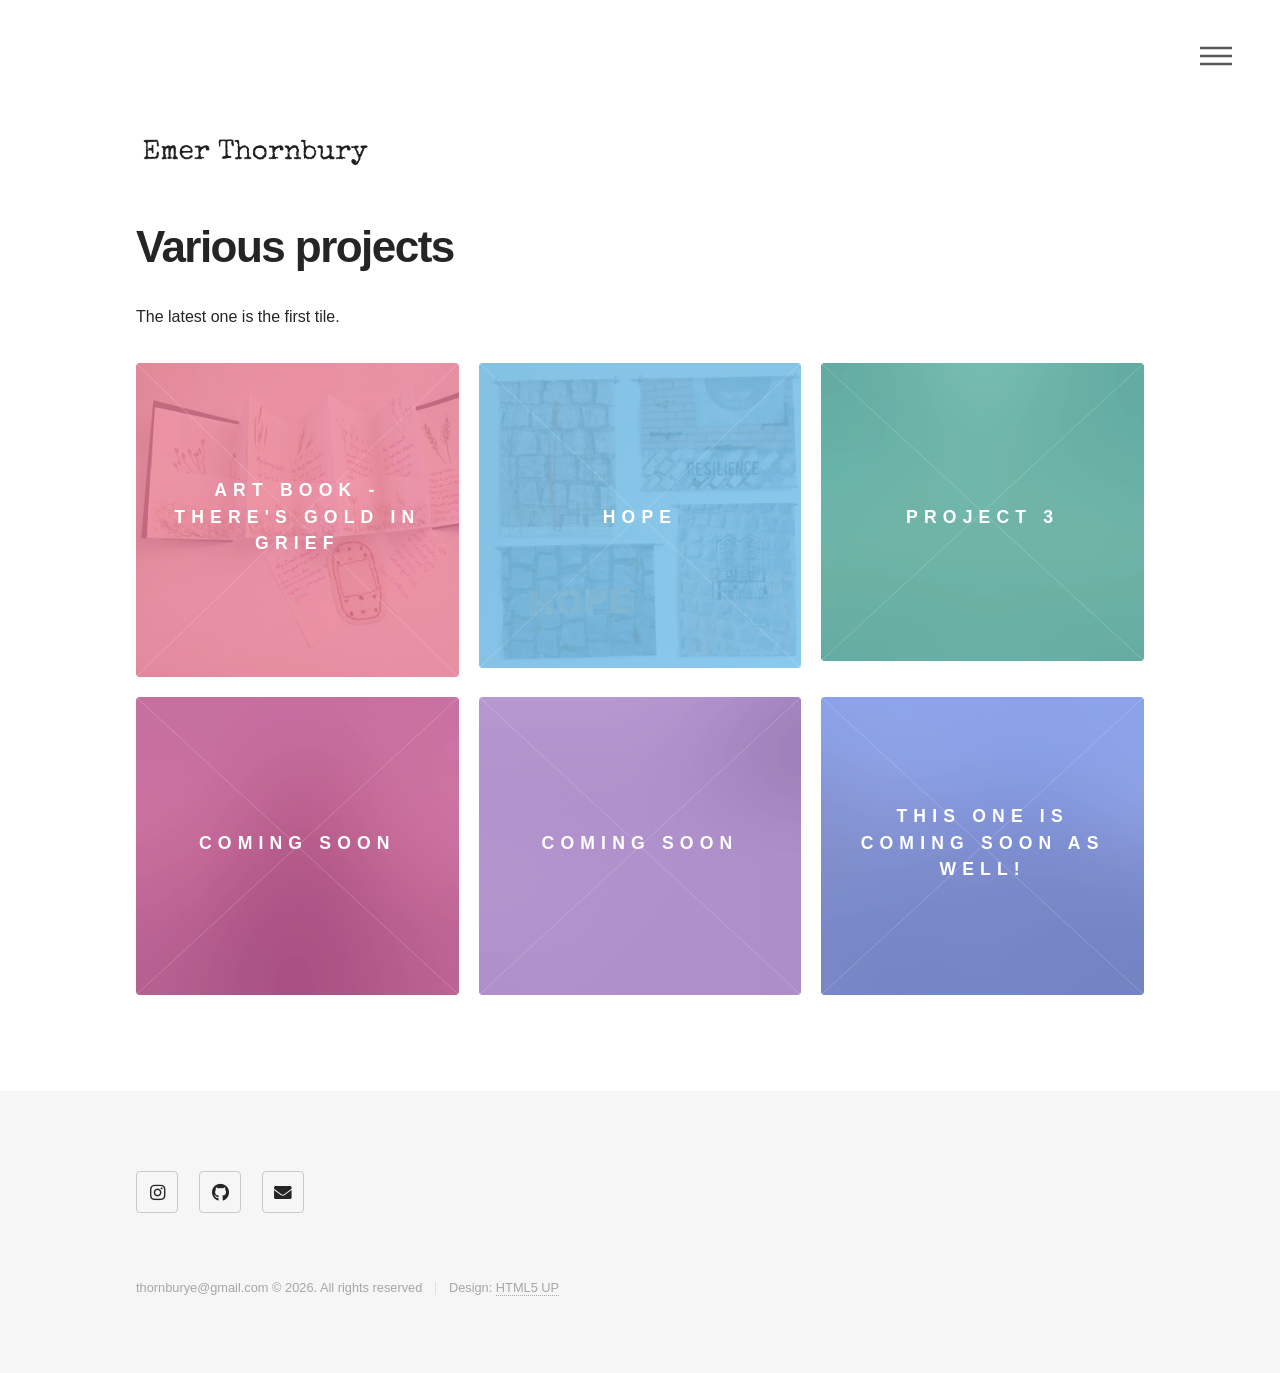
==== commit 2468433c: "adding template project page and started art book project page" ====
--- a/index.html
+++ b/index.html
@@ -55,10 +55,10 @@
 						<section class="tiles">
 							<article class="style1">
 								<span class="image">
-									<img src="images/pic01.jpg" alt="" />
+									<img src="images/project1/book-flat-resized.png" alt="image of handmade art book" />
 								</span>
 								<a href="project1.html">
-									<h2>Book - There's Gold in Grief</h2>
+									<h2>Art Book - There's Gold in Grief</h2>
 									<div class="content">
 										<p></p>
 									</div>
@@ -66,7 +66,7 @@
 							</article>
 							<article class="style2">
 								<span class="image">
-									<img src="images/pic02.jpg" alt="" />
+									<img src="images/project2/full-set.png" alt="image of 4 hand embroidered printed textile pieces" />
 								</span>
 								<a href="project2.html">
 									<h2>HOPE</h2>
@@ -79,7 +79,7 @@
 								<span class="image">
 									<img src="images/pic03.jpg" alt="" />
 								</span>
-								<a href="project3.html">
+								<a href="project-template.html">
 									<h2>Project 3</h2>
 									<div class="content">
 										<p>Project 3</p>
@@ -90,10 +90,10 @@
 								<span class="image">
 									<img src="images/pic04.jpg" alt="" />
 								</span>
-								<a href="generic.html">
-									<h2>Tempus</h2>
+								<a href="project-template.html">
+									<h2>Coming soon</h2>
 									<div class="content">
-										<p>Sed nisl arcu euismod sit amet nisi lorem etiam dolor veroeros et feugiat.</p>
+										<p>Details coming soon.</p>
 									</div>
 								</a>
 							</article>
@@ -101,10 +101,10 @@
 								<span class="image">
 									<img src="images/pic05.jpg" alt="" />
 								</span>
-								<a href="generic.html">
-									<h2>Aliquam</h2>
+								<a href="project-template.html">
+									<h2>Coming soon</h2>
 									<div class="content">
-										<p>Sed nisl arcu euismod sit amet nisi lorem etiam dolor veroeros et feugiat.</p>
+										<p>It's all a work in progress.</p>
 									</div>
 								</a>
 							</article>
@@ -112,10 +112,10 @@
 								<span class="image">
 									<img src="images/pic06.jpg" alt="" />
 								</span>
-								<a href="generic.html">
-									<h2>Veroeros</h2>
+								<a href="project-template.html">
+									<h2>This one is coming soon as well!</h2>
 									<div class="content">
-										<p>Sed nisl arcu euismod sit amet nisi lorem etiam dolor veroeros et feugiat.</p>
+										<p>All in it's own divine time.</p>
 									</div>
 								</a>
 							</article>
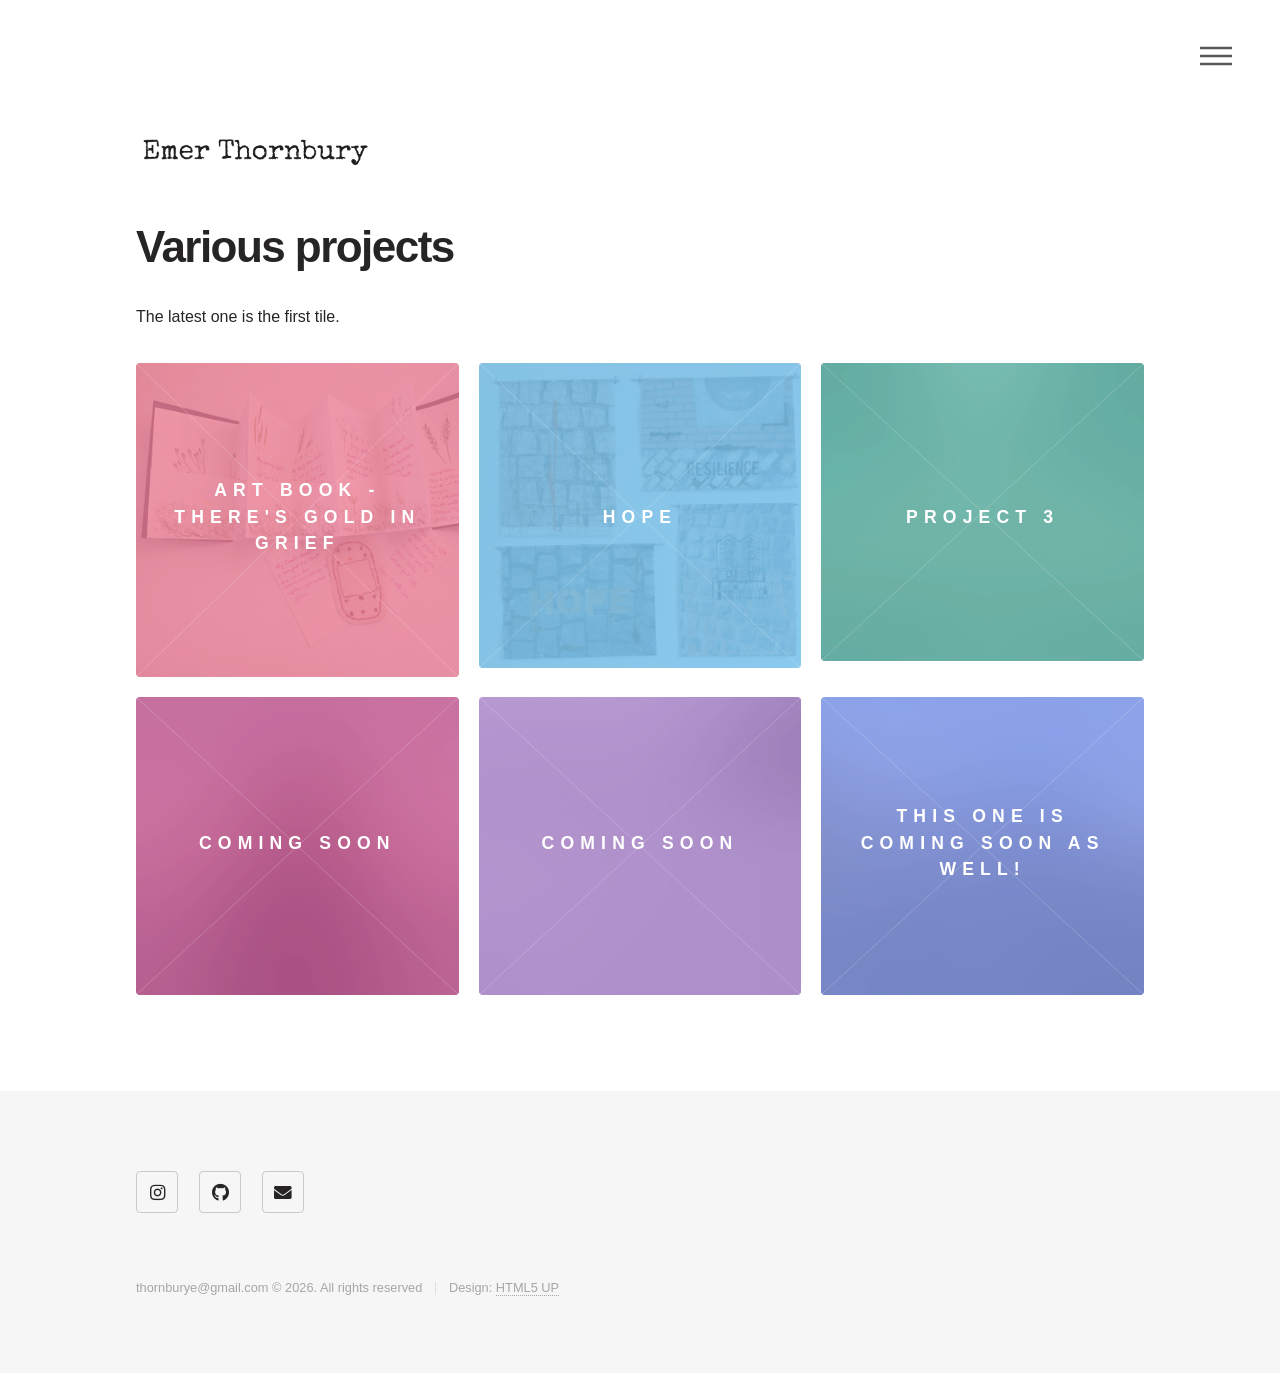
==== commit ceeaf0f0: "fix index.html" ====
--- a/index.html
+++ b/index.html
@@ -9,6 +9,13 @@
 		<title>Emer Thornbury artist and educator personal website</title>
 		<meta charset="utf-8" />
 		<meta name="viewport" content="width=device-width, initial-scale=1, user-scalable=no" />
+		<!-- favicon --> 
+		<link rel="icon" type="image/png" href="images/favicon/favicon.ico" sizes="96x96" />
+		<link rel="icon" type="image/svg+xml" href="images/favicon/favicon.svg" />
+		<link rel="shortcut icon" href="images/favicon/favicon.ico" />
+		<link rel="apple-touch-icon" sizes="180x180" href="images/favicon/apple-touch-icon.png" />
+		<link rel="manifest" href="images/favicon/site.webmanifest" />
+		
 		<link rel="stylesheet" href="assets/css/main.css" />
 		<noscript><link rel="stylesheet" href="assets/css/noscript.css" /></noscript>
 	</head>
@@ -55,7 +62,7 @@
 						<section class="tiles">
 							<article class="style1">
 								<span class="image">
-									<img src="images/project1/book-flat-resized.png" alt="image of handmade art book" />
+									<img src="images/project1/book-flat-sml.png" alt="image of handmade art book" />
 								</span>
 								<a href="project1.html">
 									<h2>Art Book - There's Gold in Grief</h2>
@@ -66,7 +73,7 @@
 							</article>
 							<article class="style2">
 								<span class="image">
-									<img src="images/project2/full-set.png" alt="image of 4 hand embroidered printed textile pieces" />
+									<img src="images/project2/full-set-sml.png" alt="image of 4 hand embroidered printed textile pieces" />
 								</span>
 								<a href="project2.html">
 									<h2>HOPE</h2>
